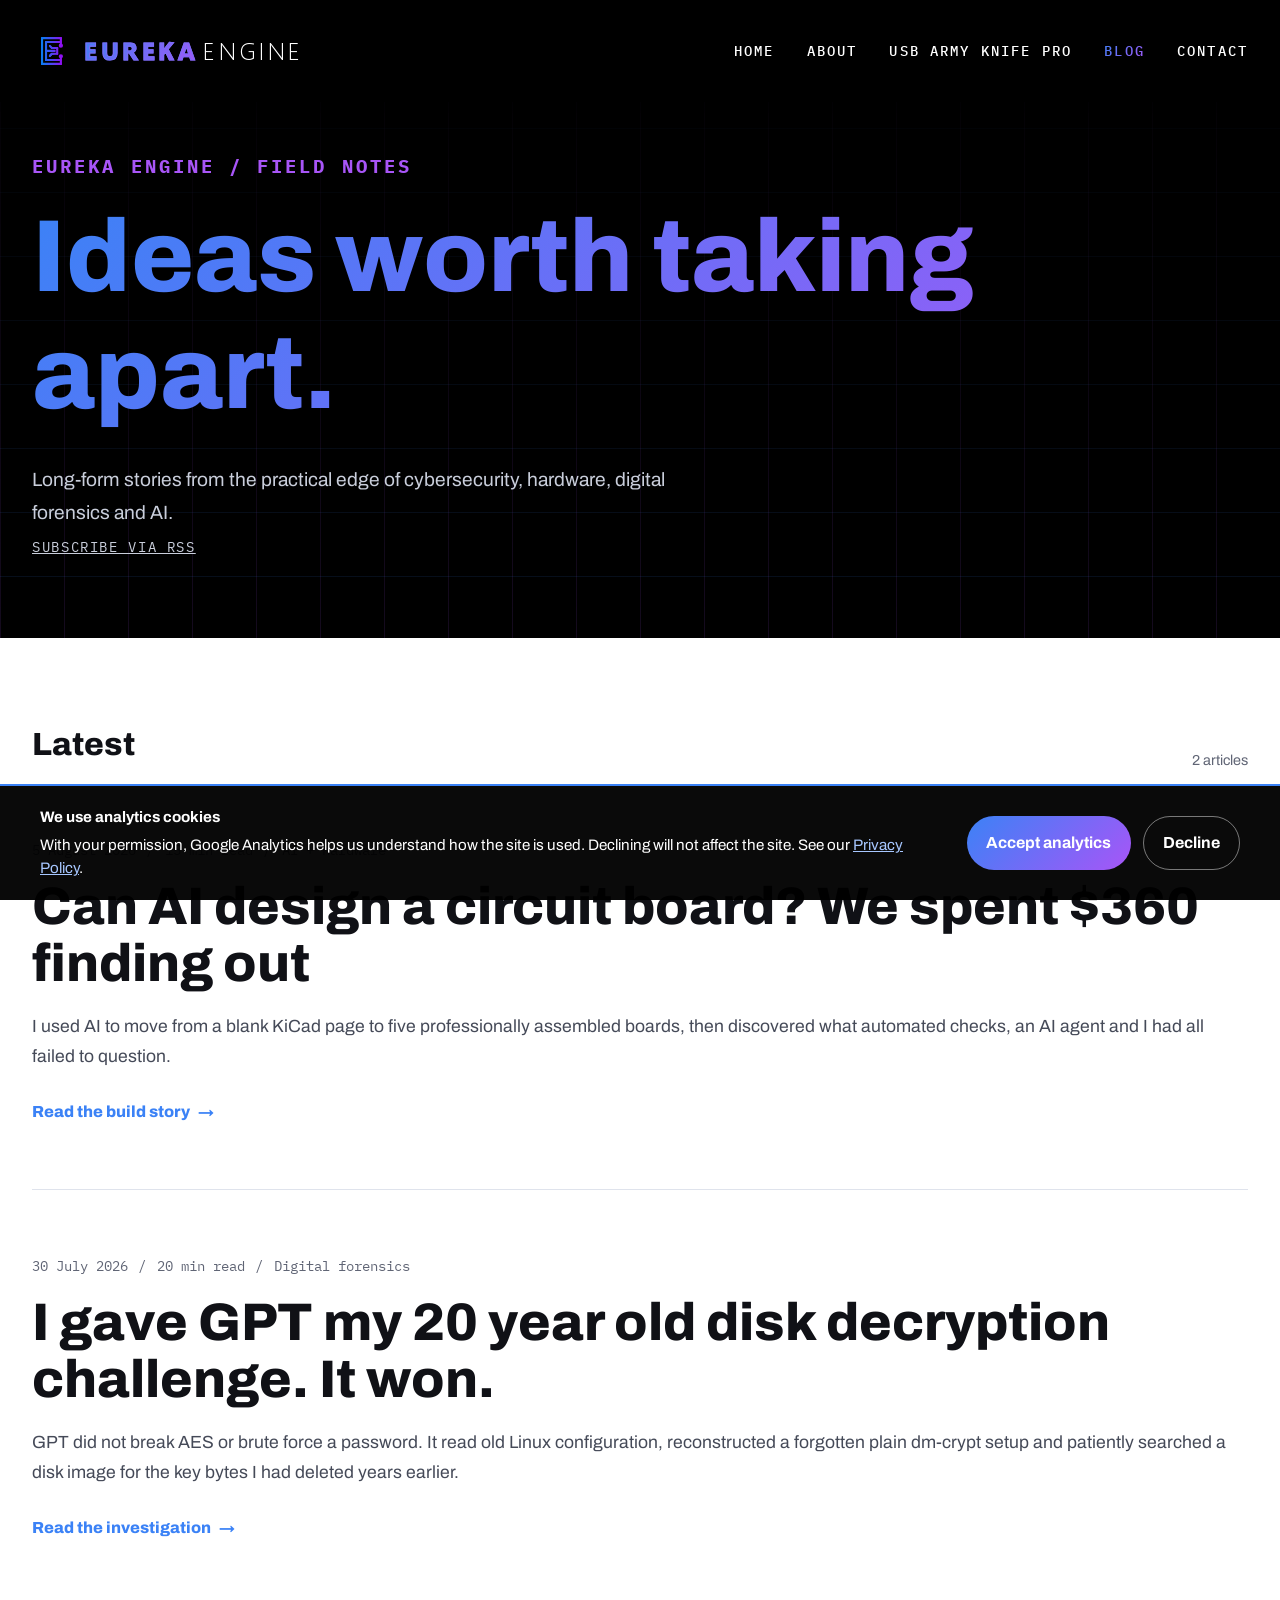
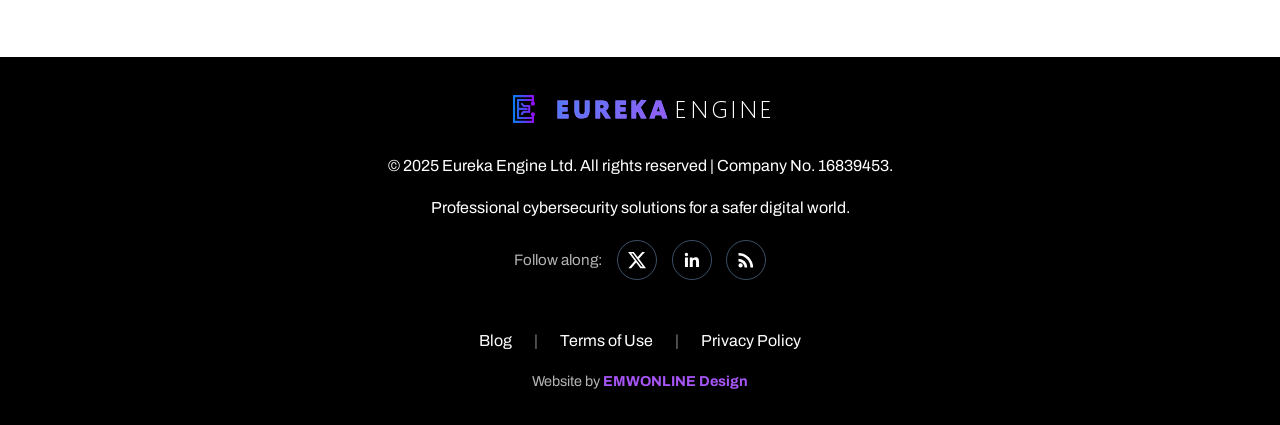
==== blog/index.html @ 3c554480 "blog subdirectory redirects" ====
<!DOCTYPE html>
<html lang="en-GB">
<head>
    <meta charset="UTF-8">
    <meta name="viewport" content="width=device-width, initial-scale=1.0">
    <link rel="alternate" type="application/rss+xml" title="Eureka Engine Field Notes" href="https://www.eurekaengine.co.uk/feed.xml">
    <link rel="preconnect" href="https://fonts.googleapis.com">
    <link rel="preconnect" href="https://fonts.gstatic.com" crossorigin>
    <link rel="stylesheet" href="https://fonts.googleapis.com/css2?family=Archivo:wght@300;400;500;600;700;800;900&family=IBM+Plex+Mono:wght@400;500&display=swap">
    <title>Blog | Eureka Engine</title>
    <meta name="description" content="Field notes from Eureka Engine on cybersecurity, hardware, digital forensics and the practical edge of AI.">
    <meta name="author" content="Eureka Engine Ltd">
    <link rel="canonical" href="https://www.eurekaengine.co.uk/blog/">
    <link rel="icon" type="image/png" href="/favicon.png">
    <link rel="stylesheet" href="/blog.css">
    <link rel="stylesheet" href="/cookie-consent.css">
    <script src="/analytics-consent.js" defer></script>
    <meta property="og:type" content="website">
    <meta property="og:url" content="https://www.eurekaengine.co.uk/blog/">
    <meta property="og:title" content="Blog | Eureka Engine">
    <meta property="og:description" content="Field notes on cybersecurity, hardware, digital forensics and AI.">
    <meta property="og:image" content="https://www.eurekaengine.co.uk/og-image.jpg">
    <meta property="og:image:secure_url" content="https://www.eurekaengine.co.uk/og-image.jpg">
    <meta property="og:image:type" content="image/jpeg">
    <meta property="og:image:width" content="1200">
    <meta property="og:image:height" content="630">
    <meta property="og:image:alt" content="Eureka Engine">
    <meta property="og:site_name" content="Eureka Engine">
    <meta property="og:locale" content="en_GB">
    <meta name="twitter:card" content="summary_large_image">
    <meta name="twitter:site" content="@eureka_engine">
    <meta name="twitter:creator" content="@eureka_engine">
    <meta name="twitter:url" content="https://www.eurekaengine.co.uk/blog/">
    <meta name="twitter:title" content="Blog | Eureka Engine">
    <meta name="twitter:description" content="Field notes on cybersecurity, hardware, digital forensics and AI.">
    <meta name="twitter:image" content="https://www.eurekaengine.co.uk/og-image.jpg">
    <meta name="twitter:image:alt" content="Eureka Engine">
</head>
<body>
    <header class="site-header">
        <nav class="site-nav" aria-label="Main navigation">
            <a href="/" class="logo-text" aria-label="Eureka Engine home">
                <img src="/logo-icon.svg" alt="" class="logo-icon" width="40" height="40">
                <span class="logo-eureka">EUREKA</span><span class="logo-engine">ENGINE</span>
            </a>
            <button class="mobile-menu-toggle" type="button" aria-label="Toggle navigation" aria-expanded="false" aria-controls="primary-navigation"><span></span><span></span><span></span></button>
            <ul class="nav-links" id="primary-navigation">
                <li><a href="/#home">Home</a></li>
                <li><a href="/#about">About</a></li>
                <li><a href="/#product">USB Army Knife PRO</a></li>
                <li><a href="/blog/" aria-current="page">Blog</a></li>
                <li><a href="/#contact">Contact</a></li>
                <li class="nav-social">
                    <a href="https://x.com/eureka_engine" target="_blank" rel="noopener noreferrer" aria-label="Follow Eureka Engine on X"><svg width="20" height="20" viewBox="0 0 24 24" fill="currentColor" aria-hidden="true"><path d="M18.244 2.25h3.308l-7.227 8.26 8.502 11.24H16.17l-5.214-6.817L4.99 21.75H1.68l7.73-8.835L1.254 2.25H8.08l4.713 6.231zm-1.161 17.52h1.833L7.084 4.126H5.117z"/></svg></a>
                    <a href="https://www.linkedin.com/company/eurekaengine" target="_blank" rel="noopener noreferrer" aria-label="Follow Eureka Engine on LinkedIn"><svg width="20" height="20" viewBox="0 0 24 24" fill="currentColor" aria-hidden="true"><path d="M20.447 20.452h-3.554v-5.569c0-1.328-.027-3.037-1.852-3.037-1.853 0-2.136 1.445-2.136 2.939v5.667H9.351V9h3.414v1.561h.046c.477-.9 1.637-1.85 3.37-1.85 3.601 0 4.267 2.37 4.267 5.455v6.286zM5.337 7.433a2.062 2.062 0 1 1 0-4.125 2.062 2.062 0 0 1 0 4.125zM7.119 20.452H3.555V9h3.564v11.452z"/></svg></a>
                </li>
            </ul>
        </nav>
    </header>

    <main>
        <section class="blog-hero">
            <div class="blog-hero-inner">
                <p class="eyebrow">Eureka Engine / Field notes</p>
                <h1>Ideas worth taking apart.</h1>
                <p>Long-form stories from the practical edge of cybersecurity, hardware, digital forensics and AI.</p>
                <p><a class="rss-link" href="/feed.xml">Subscribe via RSS</a></p>
            </div>
        </section>
        <section class="blog-index" aria-labelledby="latest-posts">
            <div class="section-heading"><h2 id="latest-posts">Latest</h2><span>2 articles</span></div>
            <article class="post-card">
                <div class="post-card-copy">
                    <div class="post-meta"><time datetime="2026-08-05">5 August 2026</time><span aria-hidden="true">/</span><span>15 min read</span><span aria-hidden="true">/</span><span>AI + hardware</span></div>
                    <h2><a href="/blog/can-ai-design-circuit-board">Can AI design a circuit board? We spent $360 finding out</a></h2>
                    <p>I used AI to move from a blank KiCad page to five professionally assembled boards, then discovered what automated checks, an AI agent and I had all failed to question.</p>
                    <a class="read-link" href="/blog/can-ai-design-circuit-board">Read the build story</a>
                </div>
            </article>
            <article class="post-card">
                <div class="post-card-copy">
                    <div class="post-meta"><time datetime="2026-07-30">30 July 2026</time><span aria-hidden="true">/</span><span>20 min read</span><span aria-hidden="true">/</span><span>Digital forensics</span></div>
                    <h2><a href="/blog/gpt-encrypted-disk-recovery">I gave GPT my 20 year old disk decryption challenge. It won.</a></h2>
                    <p>GPT did not break AES or brute force a password. It read old Linux configuration, reconstructed a forgotten plain dm-crypt setup and patiently searched a disk image for the key bytes I had deleted years earlier.</p>
                    <a class="read-link" href="/blog/gpt-encrypted-disk-recovery">Read the investigation</a>
                </div>
            </article>
        </section>
    </main>

    <footer class="site-footer">
        <a href="/" class="logo-text footer-logo" aria-label="Eureka Engine home">
            <img src="/logo-icon.svg" alt="" class="logo-icon" width="40" height="40">
            <span class="logo-eureka">EUREKA</span><span class="logo-engine">ENGINE</span>
        </a>
        <p>&copy; 2025 Eureka Engine Ltd. All rights reserved | Company No. 16839453.</p>
        <p>Professional cybersecurity solutions for a safer digital world.</p>
        <div class="footer-follow">
            <span class="footer-follow-label">Follow along:</span>
            <a href="https://x.com/eureka_engine" target="_blank" rel="noopener noreferrer" aria-label="Follow Eureka Engine on X" title="Follow us on X"><svg width="20" height="20" viewBox="0 0 24 24" fill="currentColor" aria-hidden="true"><path d="M18.244 2.25h3.308l-7.227 8.26 8.502 11.24H16.17l-5.214-6.817L4.99 21.75H1.68l7.73-8.835L1.254 2.25H8.08l4.713 6.231zm-1.161 17.52h1.833L7.084 4.126H5.117z"/></svg></a>
            <a href="https://www.linkedin.com/company/eurekaengine" target="_blank" rel="noopener noreferrer" aria-label="Follow Eureka Engine on LinkedIn" title="Follow us on LinkedIn"><svg width="20" height="20" viewBox="0 0 24 24" fill="currentColor" aria-hidden="true"><path d="M20.447 20.452h-3.554v-5.569c0-1.328-.027-3.037-1.852-3.037-1.853 0-2.136 1.445-2.136 2.939v5.667H9.351V9h3.414v1.561h.046c.477-.9 1.637-1.85 3.37-1.85 3.601 0 4.267 2.37 4.267 5.455v6.286zM5.337 7.433a2.062 2.062 0 1 1 0-4.125 2.062 2.062 0 0 1 0 4.125zM7.119 20.452H3.555V9h3.564v11.452z"/></svg></a>
            <a href="/feed.xml" aria-label="Subscribe to the Eureka Engine blog via RSS" title="RSS feed"><svg width="20" height="20" viewBox="0 0 24 24" fill="currentColor" aria-hidden="true"><circle cx="5.5" cy="18.5" r="2.5"/><path d="M3 10.5v3.2a7.3 7.3 0 0 1 7.3 7.3h3.2A10.5 10.5 0 0 0 3 10.5zM3 3.5v3.2A14.3 14.3 0 0 1 17.3 21h3.2A17.5 17.5 0 0 0 3 3.5z"/></svg></a>
        </div>
        <div class="footer-links">
            <a href="/blog/">Blog</a>
            <span>&nbsp;&nbsp;|&nbsp;&nbsp;</span>
            <a href="/terms-of-use.html">Terms of Use</a>
            <span>&nbsp;&nbsp;|&nbsp;&nbsp;</span>
            <a href="/privacy-policy.html">Privacy Policy</a>
        </div>
        <p class="footer-credit">Website by <a href="https://www.emwonline.co.uk/" target="_blank" rel="noopener noreferrer"><strong>EMWONLINE Design</strong></a></p>
    </footer>

    <button class="back-to-top" type="button" aria-label="Back to top">&uarr;</button>
    <script>
        const menuButton = document.querySelector('.mobile-menu-toggle');
        const navigation = document.querySelector('.nav-links');
        const backToTop = document.querySelector('.back-to-top');
        menuButton.addEventListener('click', () => {
            const isOpen = navigation.classList.toggle('active');
            menuButton.setAttribute('aria-expanded', isOpen);
        });
        navigation.querySelectorAll('a').forEach((link) => link.addEventListener('click', () => {
            navigation.classList.remove('active');
            menuButton.setAttribute('aria-expanded', 'false');
        }));
        window.addEventListener('scroll', () => backToTop.classList.toggle('show', window.scrollY > 300));
        backToTop.addEventListener('click', () => window.scrollTo({ top: 0, behavior: 'smooth' }));
    </script>
</body>
</html>
---- blog.css ----
@font-face { font-family: 'Selawik'; font-weight: 300; font-style: normal; font-display: swap; src: url('fonts/selawik-light.woff2') format('woff2'); }
@font-face { font-family: 'Selawik'; font-weight: 700; font-style: normal; font-display: swap; src: url('fonts/selawik-bold.woff2') format('woff2'); }

:root {
    --ink: #101116;
    --muted: #606575;
    --paper: #ffffff;
    --soft: #f4f6fa;
    --line: #dfe3ec;
    --blue: #3b82f6;
    --violet: #a855f7;
}

* { box-sizing: border-box; margin: 0; padding: 0; }
html { scroll-behavior: smooth; }
body { background: var(--paper); color: var(--ink); font-family: "Archivo", "Segoe UI", Tahoma, Geneva, Verdana, sans-serif; line-height: 1.7; overflow-x: hidden; }
a { color: var(--blue); }

.site-header { background: #000; box-shadow: 0 2px 10px rgba(0, 0, 0, 0.1); color: #fff; left: 0; line-height: 1.6; padding: 1rem 0; position: fixed; right: 0; top: 0; width: 100%; z-index: 1000; }
.site-nav { align-items: center; display: flex; justify-content: space-between; margin: 0 auto; max-width: 1464px; min-height: 70px; padding: 0 2rem; }
.logo-text { font-family: "Selawik", "Segoe UI", Tahoma, Geneva, Verdana, sans-serif; align-items: center; display: flex; font-size: 1.5rem; letter-spacing: 0.15em; text-decoration: none; white-space: nowrap; }
.logo-icon { flex-shrink: 0; height: 40px; margin-right: 0.75rem; width: 40px; }
.logo-eureka { color: #7c6cf6; -webkit-text-stroke: 0.045em #7c6cf6; background: linear-gradient(135deg, var(--blue), var(--violet)); background-clip: text; font-weight: 900; margin-right: 0.3rem; -webkit-background-clip: text; -webkit-text-fill-color: transparent; }
.logo-engine { color: #fff; font-weight: 300; }
.nav-links { align-items: center; display: flex; gap: 2rem; height: 100%; list-style: none; }
.nav-links li { align-items: center; display: flex; }
.nav-links a { align-items: center; color: #fff; display: flex; font-weight: 500; font-size: 0.9rem; letter-spacing: 0.15em; text-transform: uppercase; text-decoration: none; transition: color 0.3s; }
.nav-links a:hover, .nav-links a[aria-current="page"] { background: linear-gradient(135deg, var(--blue), var(--violet)); background-clip: text; -webkit-background-clip: text; -webkit-text-fill-color: transparent; }
.mobile-menu-toggle { background: transparent; border: 0; cursor: pointer; display: none; flex-direction: column; padding: 5px; }
.mobile-menu-toggle span { background: #fff; border-radius: 3px; display: block; height: 3px; margin: 3px 0; transition: 0.3s; width: 25px; }
.mobile-menu-toggle[aria-expanded="true"] span:nth-child(1) { transform: rotate(-45deg) translate(-5px, 6px); }
.mobile-menu-toggle[aria-expanded="true"] span:nth-child(2) { opacity: 0; }
.mobile-menu-toggle[aria-expanded="true"] span:nth-child(3) { transform: rotate(45deg) translate(-5px, -6px); }

.blog-hero { align-items: flex-end; background: #000; color: #fff; display: flex; min-height: 560px; overflow: hidden; padding: 150px 2rem 76px; position: relative; }
.blog-hero::before { background-image: linear-gradient(rgba(59, 130, 246, 0.12) 1px, transparent 1px), linear-gradient(90deg, rgba(168, 85, 247, 0.12) 1px, transparent 1px); background-size: 64px 64px; content: ""; inset: 0; mask-image: linear-gradient(to bottom, transparent, #000); position: absolute; }
.blog-hero-inner { margin: 0 auto; max-width: 1400px; position: relative; width: 100%; z-index: 1; }
.eyebrow { color: #a7c7ff; font-size: 0.78rem; font-weight: 800; letter-spacing: 0.16em; margin-bottom: 1rem; text-transform: uppercase; }
.blog-hero .eyebrow { color: var(--violet); }
.blog-hero h1 { background: linear-gradient(135deg, var(--blue), var(--violet)); background-clip: text; -webkit-background-clip: text; -webkit-text-fill-color: transparent; font-size: clamp(3rem, 8vw, 6.5rem); line-height: 1.15; margin-bottom: 1.25rem; padding-bottom: 0.1em; }
.blog-hero p { color: #c9cedb; font-size: 1.2rem; max-width: 680px; }
.blog-index { margin: 0 auto; max-width: 1464px; padding: 80px 2rem 100px; }
.section-heading { align-items: end; border-bottom: 1px solid var(--line); display: flex; justify-content: space-between; margin-bottom: 2rem; padding-bottom: 1rem; }
.section-heading h2 { font-size: 2rem; }
.section-heading span { color: var(--muted); font-size: 0.9rem; }
.post-card { width: 100%; }
.post-card + .post-card { border-top: 1px solid var(--line); margin-top: 3rem; padding-top: 3rem; }
.post-card-copy { padding: 1rem 0; }
.post-meta { color: var(--muted); display: flex; flex-wrap: wrap; font-size: 0.9rem; gap: 0.65rem; margin-bottom: 1rem; }
.post-card h2 { font-size: clamp(2rem, 5vw, 3.3rem); line-height: 1.08; margin-bottom: 1.25rem; }
.post-card h2 a { color: var(--ink); text-decoration: none; }
.post-card h2 a:hover { color: var(--blue); }
.post-card p { color: #454a58; font-size: 1.1rem; margin-bottom: 1.6rem; }
.read-link { align-items: center; display: inline-flex; font-weight: 800; gap: 0.5rem; text-decoration: none; }
.read-link::after { content: "\2192"; transition: transform 0.2s ease; }
.read-link:hover::after { transform: translateX(4px); }

.article-hero { background: #000; color: #fff; padding: 150px 2rem 76px; position: relative; }
.article-hero-inner { margin: 0 auto; max-width: 1120px; }
.article-hero h1, .article-body h2, .article-body h3, .article-footer-cta h2 { background: linear-gradient(135deg, var(--blue), var(--violet)); background-clip: text; -webkit-background-clip: text; -webkit-text-fill-color: transparent; padding-bottom: 0.12em; }
.article-hero h1 { font-size: clamp(2.7rem, 7vw, 5.7rem); line-height: 1.12; margin-bottom: 1.25rem; }
.article-hero .standfirst { color: #c9cedb; font-size: 1.2rem; max-width: 760px; }
.article-meta { color: #9da4b5; display: flex; flex-wrap: wrap; font-size: 0.92rem; gap: 0.75rem; margin-top: 2rem; }
.article-layout { display: grid; gap: 4rem; grid-template-columns: minmax(0, 760px) 180px; justify-content: center; padding: 72px 2rem 100px; }
.article-body > * + * { margin-top: 1.35rem; }
.article-body h2 { font-size: 2.15rem; line-height: 1.25; margin-top: 4rem; }
.article-body h3 { font-size: 1.45rem; line-height: 1.3; margin-top: 2.8rem; }
.article-body p, .article-body li { color: #303541; font-size: 1.08rem; }
.article-body ul, .article-body ol { padding-left: 1.5rem; }
.article-body li + li { margin-top: 0.55rem; }
.article-body blockquote { border-left: 4px solid var(--blue); color: #272b35; font-size: 1.15rem; font-weight: 600; padding: 0.4rem 0 0.4rem 1.5rem; }
.article-body pre { background: #0d0f14; border-left: 4px solid var(--violet); color: #dbe8ff; overflow-x: auto; padding: 1.25rem; }
.article-body code { font-family: "IBM Plex Mono", Consolas, "Courier New", monospace; }
.article-body :not(pre) > code { background: #eef1f6; border-radius: 4px; overflow-wrap: anywhere; padding: 0.1em 0.3em; }
.article-figure { margin: 2.8rem 0; }
.article-figure picture { display: block; }
.article-figure img { background: #090a0e; border: 1px solid #242733; display: block; height: auto; width: 100%; }
.article-figure figcaption { color: var(--muted); font-size: 0.9rem; margin-top: 0.7rem; }
.article-figure-light img { background: #eef0f4; border-color: var(--line); }
.glossary-content { border-top: 1px solid var(--line); padding: 1rem 1.2rem; }
.article-body .glossary-content ul { margin: 0; }
.article-body .glossary-content li { font-size: 1rem; }
.cost-overview { border-bottom: 1px solid var(--line); border-top: 1px solid var(--line); display: grid; grid-template-columns: repeat(4, minmax(0, 1fr)); margin: 2rem 0 1rem; padding: 1.25rem 0; }
.cost-overview div { border-left: 2px solid var(--blue); padding: 0 1rem; }
.cost-overview span { color: var(--muted); display: block; font-size: 0.82rem; margin-bottom: 0.2rem; }
.cost-overview strong { color: var(--ink); display: block; font-size: 1.35rem; }
.article-details { border: 1px solid var(--line); margin: 1rem 0 2rem; }
.article-details summary { align-items: center; cursor: pointer; display: grid; gap: 0.15rem 1rem; grid-template-columns: 1fr auto; list-style: none; padding: 1rem 3.5rem 1rem 1.2rem; position: relative; }
.article-details summary::-webkit-details-marker { display: none; }
.article-details summary::after { color: var(--blue); content: "+"; font-size: 1.7rem; line-height: 1; position: absolute; right: 1.2rem; top: 50%; transform: translateY(-50%); }
.article-details[open] summary::after { content: "\2212"; }
.article-details summary:hover, .article-details summary:focus-visible { background: var(--soft); }
.article-details summary span { color: var(--ink); font-weight: 800; }
.article-details summary small { color: var(--muted); font-size: 0.82rem; grid-column: 1; }
.cost-details .article-table-wrapper { border-top: 1px solid var(--line); margin: 0; }
.article-table-wrapper { margin: 2rem 0; overflow-x: auto; }
.article-body table { border-collapse: collapse; font-size: 0.96rem; width: 100%; }
.article-body th, .article-body td { border-bottom: 1px solid var(--line); padding: 0.7rem 0.8rem; text-align: left; vertical-align: top; }
.article-body th { background: var(--soft); color: var(--ink); font-weight: 800; }
.article-body th:last-child, .article-body td:last-child { text-align: right; white-space: nowrap; }
.article-body tfoot td { border-top: 2px solid var(--ink); font-weight: 800; }
.technical-note { background: var(--soft); border: 1px solid var(--line); padding: 1.5rem; }
.technical-note strong:first-child { color: var(--blue); }
.article-aside { align-self: start; position: sticky; top: 120px; }
.article-aside p { color: var(--muted); font-size: 0.82rem; margin-bottom: 0.7rem; text-transform: uppercase; }
.article-aside a { color: var(--ink); display: block; font-size: 0.9rem; padding: 0.45rem 0; text-decoration: none; }
.article-aside a:hover { color: var(--blue); }
.article-footer-cta { background: #0a0b0f; color: #fff; padding: 64px 2rem; text-align: center; }
.article-footer-cta h2 { font-size: 2rem; margin-bottom: 0.7rem; }
.article-footer-cta p { color: #aeb4c3; margin-bottom: 1.4rem; }

.site-footer { background: #000; color: #fff; line-height: 1.6; padding: 2rem; text-align: center; }
.site-footer p { color: #fff; margin-bottom: 1rem; }
.site-footer a:hover { text-decoration: underline; }
.footer-links { align-items: center; display: flex; gap: 1rem; justify-content: center; margin-top: 3rem; }
.footer-links a { color: #fff; text-decoration: none; transition: all 0.3s; }
.footer-links a:hover { background: linear-gradient(135deg, var(--blue), var(--violet)); background-clip: text; -webkit-background-clip: text; -webkit-text-fill-color: transparent; text-decoration: none; }
.footer-links span { color: rgba(255, 255, 255, 0.5); }
.footer-follow { align-items: center; display: flex; gap: 0.9rem; justify-content: center; margin-top: 1.25rem; }
.footer-follow-label { color: rgba(255, 255, 255, 0.7); font-size: 0.95rem; }
.site-footer .footer-follow a { align-items: center; border: 1px solid rgba(147, 197, 253, 0.4); border-radius: 50%; color: #fff; display: inline-flex; height: 40px; justify-content: center; transition: all 0.3s; width: 40px; }
.site-footer .footer-follow a:hover { background: linear-gradient(135deg, var(--blue), var(--violet)); border-color: transparent; text-decoration: none; transform: translateY(-2px); }
.site-footer .footer-credit { color: rgba(255, 255, 255, 0.7); font-size: 0.9rem; margin-bottom: 0; margin-top: 1rem; }
.footer-credit a { color: #a855f7; text-decoration: none; transition: color 0.3s; }
.footer-credit a:hover { color: #3b82f6; text-decoration: underline; }
.back-to-top { align-items: center; background: linear-gradient(135deg, #3b82f6 0%, #a855f7 100%); border: 0; border-radius: 50%; bottom: 30px; box-shadow: 0 5px 20px rgba(168, 85, 247, 0.4); color: #fff; cursor: pointer; display: flex; height: 50px; justify-content: center; opacity: 0; position: fixed; right: 30px; transition: all 0.3s; visibility: hidden; width: 50px; z-index: 999; }
.back-to-top.show { opacity: 1; visibility: visible; }
.back-to-top:hover { background: linear-gradient(135deg, #2563eb 0%, #9333ea 100%); box-shadow: 0 8px 30px rgba(168, 85, 247, 0.5); transform: translateY(-5px); }

@media (max-width: 900px) {
    .article-layout { display: block; }
    .article-aside { display: none; }
}

@media (max-width: 768px) {
    .site-nav { padding: 0 1rem; }
    .mobile-menu-toggle { display: flex; }
    .nav-links { background-color: #000; box-shadow: 0 10px 27px rgba(0, 0, 0, 0.05); flex-direction: column; gap: 0; height: calc(100vh - 70px); left: -100%; overflow-y: auto; padding: 2rem 0; position: fixed; text-align: center; top: 70px; transition: 0.3s; width: 100%; }
    .nav-links.active { left: 0; }
    .nav-links li { margin: 1.5rem 0; }
    .nav-links a { font-size: 1.2rem; }
    .blog-hero { min-height: 480px; padding: 120px 1.25rem 58px; }
    .blog-index, .article-layout { padding-left: 1.25rem; padding-right: 1.25rem; }
    .section-heading { align-items: start; flex-direction: column; gap: 0.3rem; }
    .article-hero { padding: 120px 1.25rem 58px; }
    .article-body h2 { font-size: 1.75rem; }
    .cost-overview { gap: 1.2rem 0; grid-template-columns: repeat(2, minmax(0, 1fr)); }
}

@media (prefers-reduced-motion: reduce) {
    html { scroll-behavior: auto; }
    *, *::before, *::after { transition-duration: 0.01ms !important; }
}
.share-bar { align-items: center; display: flex; flex-wrap: wrap; gap: 0.6rem; }
.share-hero { margin-top: 1.75rem; }
.share-end { border-top: 1px solid var(--line); margin-top: 3rem; padding-top: 1.5rem; }
.share-label { color: var(--muted); font-family: "IBM Plex Mono", Consolas, "Courier New", monospace; font-size: 0.8rem; letter-spacing: 0.15em; margin-right: 0.4rem; text-transform: uppercase; }
.share-hero .share-label { color: #9da4b5; }
.share-btn { align-items: center; background: transparent; border: 1px solid var(--line); border-radius: 4px; color: var(--ink); cursor: pointer; display: inline-flex; font: inherit; font-size: 0.85rem; gap: 0.45rem; line-height: 1; padding: 0.55rem 0.8rem; text-decoration: none; transition: 0.2s ease; }
.share-hero .share-btn { border-color: rgba(147, 197, 253, 0.35); color: #e6ecff; }
.share-btn:hover, .share-btn:focus-visible { background: linear-gradient(135deg, var(--blue), var(--violet)); border-color: transparent; box-shadow: 0 0 18px rgba(168, 85, 247, 0.45); color: #fff; }
.share-btn.copied { background: #16a34a; border-color: transparent; color: #fff; }
@media (max-width: 768px) { .share-btn span { display: none; } .share-btn { padding: 0.65rem; } .share-btn.copied span { display: inline; } }

button, input, textarea, select { font-family: inherit; }
.nav-links a, .eyebrow, .article-aside p, .post-meta, .article-meta { font-family: "IBM Plex Mono", Consolas, "Courier New", monospace; }
h1, h2, h3, h4 { font-weight: 800; }
@media (min-width: 769px) { .nav-links .nav-social { display: none !important; } }
@media (max-width: 768px) {
    .nav-links .nav-social { display: flex; gap: 1rem; justify-content: center; }
    .nav-social a { align-items: center; border: 1px solid rgba(147, 197, 253, 0.4); border-radius: 50%; height: 44px; justify-content: center; width: 44px; }
}
.footer-logo { display: flex; justify-content: center; margin: 0 auto 1.5rem; width: fit-content; }
.blog-hero .rss-link { color: #c9cedb; font-family: "IBM Plex Mono", Consolas, monospace; font-size: 0.85rem; letter-spacing: 0.12em; text-decoration: underline; text-transform: uppercase; }
.blog-hero .rss-link:hover { color: #fff; }
---- cookie-consent.css ----
.cookie-notification {
    background: rgba(0, 0, 0, 0.96);
    border-top: 2px solid #3b82f6;
    bottom: 0;
    color: #fff;
    left: 0;
    padding: 1.25rem;
    position: fixed;
    right: 0;
    transform: translateY(100%);
    transition: transform 0.25s ease;
    z-index: 9999;
}

.cookie-notification.show {
    transform: translateY(0);
}

.cookie-content {
    align-items: center;
    display: flex;
    gap: 2rem;
    justify-content: space-between;
    margin: 0 auto;
    max-width: 1200px;
}

.cookie-text {
    flex: 1;
}

.cookie-text p {
    color: #fff;
    font-size: 0.95rem;
    line-height: 1.5;
    margin: 0;
}

.cookie-text p + p {
    margin-top: 0.35rem;
}

.cookie-text a {
    color: #a7c7ff;
    text-decoration: underline;
}

.cookie-buttons {
    display: flex;
    gap: 0.75rem;
}

.cookie-accept,
.cookie-decline {
    border-radius: 999px;
    cursor: pointer;
    font: inherit;
    font-weight: 700;
    padding: 0.75rem 1.2rem;
    white-space: nowrap;
}

.cookie-accept {
    background: linear-gradient(135deg, #3b82f6, #a855f7);
    border: 0;
    color: #fff;
}

.cookie-decline {
    background: transparent;
    border: 1px solid rgba(255, 255, 255, 0.45);
    color: #fff;
}

.cookie-accept:hover,
.cookie-accept:focus-visible {
    background: linear-gradient(135deg, #2563eb, #9333ea);
}

.cookie-decline:hover,
.cookie-decline:focus-visible {
    background: rgba(255, 255, 255, 0.1);
    border-color: #fff;
}

@media (max-width: 768px) {
    .cookie-content,
    .cookie-buttons {
        flex-direction: column;
    }

    .cookie-content {
        text-align: center;
    }

    .cookie-buttons,
    .cookie-accept,
    .cookie-decline {
        width: 100%;
    }
}

@media (prefers-reduced-motion: reduce) {
    .cookie-notification {
        transition: none;
    }
}
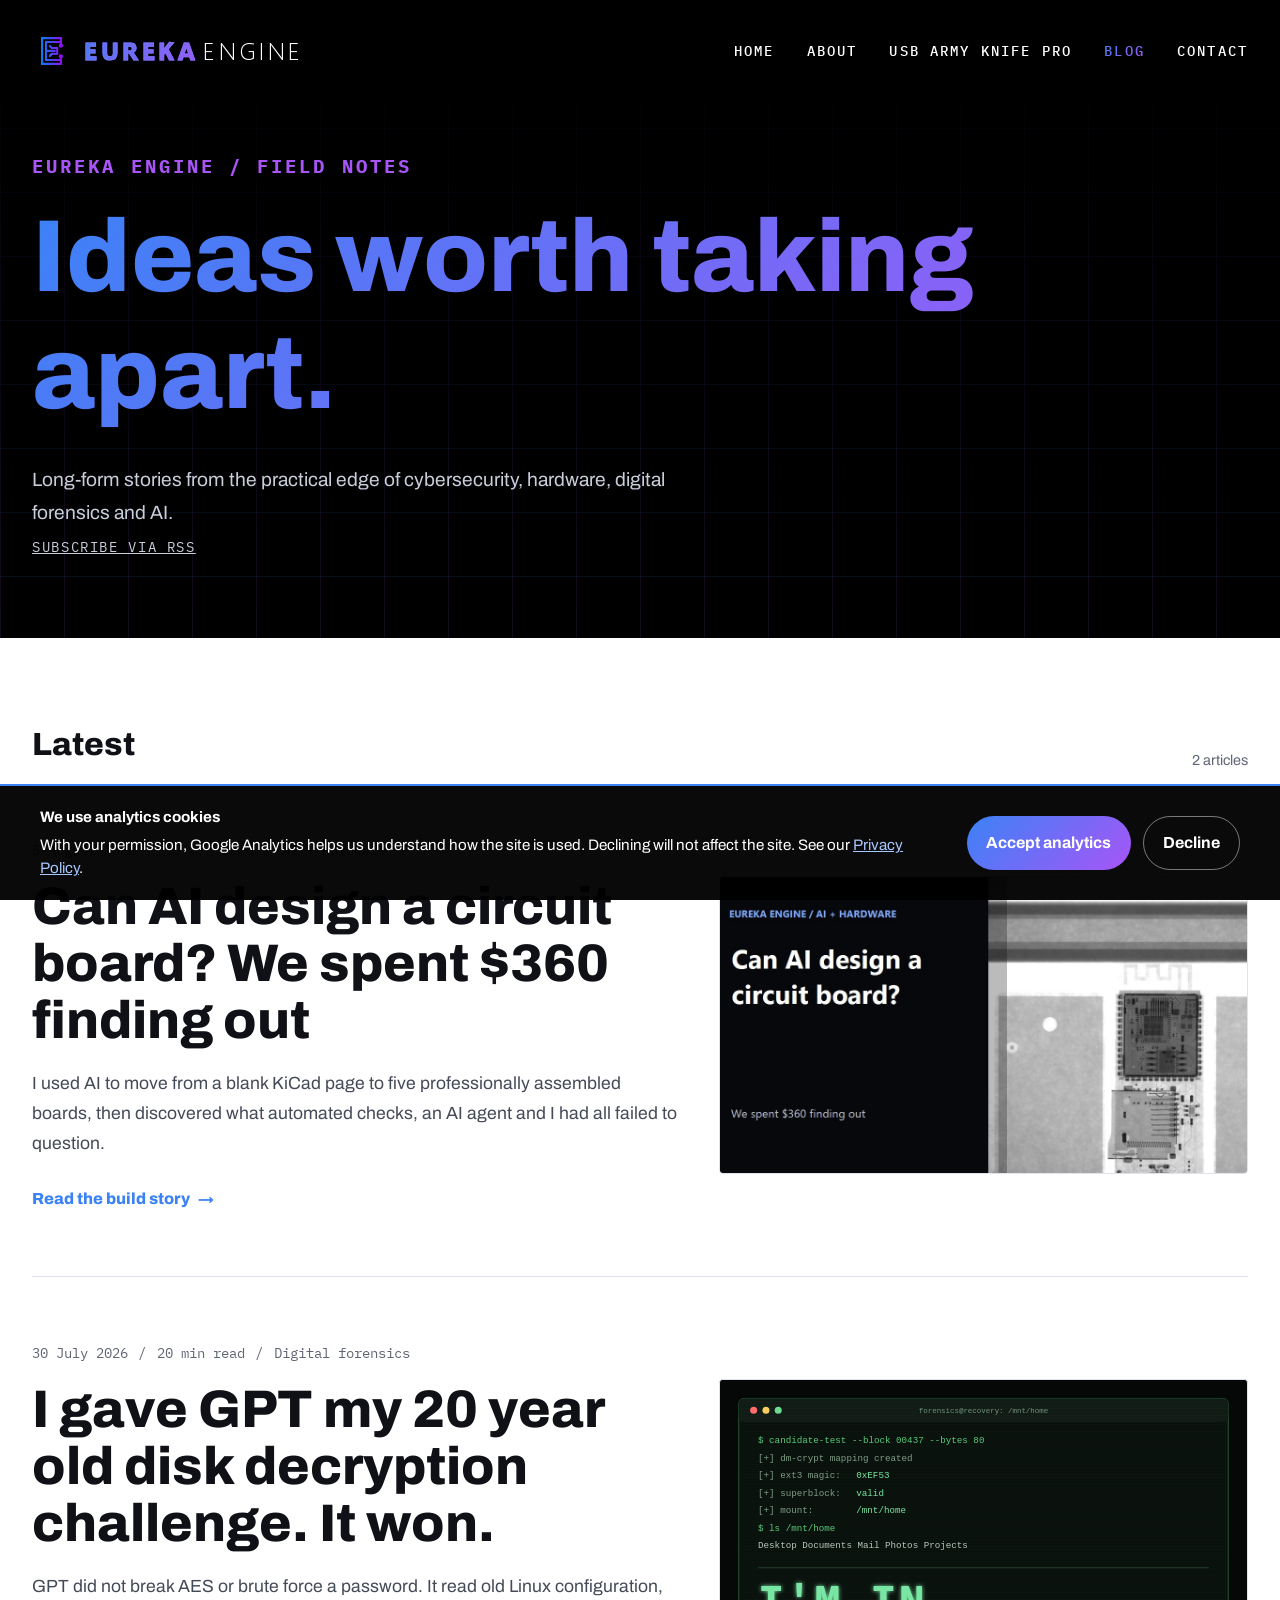
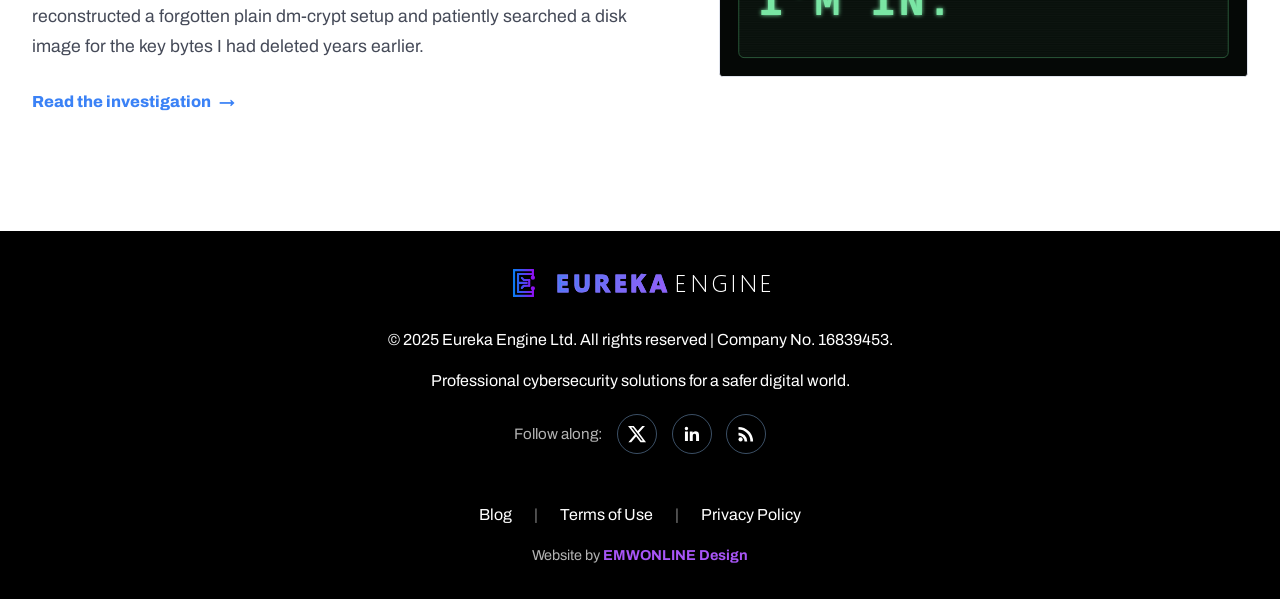
==== commit b074b344: "blog image" ====
--- a/blog/index.html
+++ b/blog/index.html
@@ -70,6 +70,7 @@
         <section class="blog-index" aria-labelledby="latest-posts">
             <div class="section-heading"><h2 id="latest-posts">Latest</h2><span>2 articles</span></div>
             <article class="post-card">
+                <a class="post-card-media" href="/blog/can-ai-design-circuit-board" tabindex="-1" aria-hidden="true"><img src="/images/ai-circuit-board-social.jpg" alt="" width="1200" height="630" loading="lazy"></a>
                 <div class="post-card-copy">
                     <div class="post-meta"><time datetime="2026-08-05">5 August 2026</time><span aria-hidden="true">/</span><span>15 min read</span><span aria-hidden="true">/</span><span>AI + hardware</span></div>
                     <h2><a href="/blog/can-ai-design-circuit-board">Can AI design a circuit board? We spent $360 finding out</a></h2>
@@ -78,6 +79,7 @@
                 </div>
             </article>
             <article class="post-card">
+                <a class="post-card-media" href="/blog/gpt-encrypted-disk-recovery" tabindex="-1" aria-hidden="true"><img src="/images/im-in-recovery.svg" alt="" width="1200" height="675" loading="lazy"></a>
                 <div class="post-card-copy">
                     <div class="post-meta"><time datetime="2026-07-30">30 July 2026</time><span aria-hidden="true">/</span><span>20 min read</span><span aria-hidden="true">/</span><span>Digital forensics</span></div>
                     <h2><a href="/blog/gpt-encrypted-disk-recovery">I gave GPT my 20 year old disk decryption challenge. It won.</a></h2>
@@ -128,4 +130,4 @@
         backToTop.addEventListener('click', () => window.scrollTo({ top: 0, behavior: 'smooth' }));
     </script>
 </body>
-</html>+</html>
--- a/blog.css
+++ b/blog.css
@@ -43,7 +43,11 @@
 .section-heading { align-items: end; border-bottom: 1px solid var(--line); display: flex; justify-content: space-between; margin-bottom: 2rem; padding-bottom: 1rem; }
 .section-heading h2 { font-size: 2rem; }
 .section-heading span { color: var(--muted); font-size: 0.9rem; }
-.post-card { width: 100%; }
+.post-card { align-items: center; display: grid; gap: 2.5rem; grid-template-columns: minmax(0, 1.1fr) minmax(0, 0.9fr); width: 100%; }
+.post-card-media { aspect-ratio: 16 / 9; background: #0a0b0f; border: 1px solid var(--line); border-radius: 4px; display: block; grid-column: 2; grid-row: 1; overflow: hidden; }
+.post-card-media img { display: block; height: 100%; object-fit: cover; transition: transform 0.5s ease; width: 100%; }
+.post-card:hover .post-card-media img { transform: scale(1.04); }
+.post-card-copy { grid-column: 1; grid-row: 1; }
 .post-card + .post-card { border-top: 1px solid var(--line); margin-top: 3rem; padding-top: 3rem; }
 .post-card-copy { padding: 1rem 0; }
 .post-meta { color: var(--muted); display: flex; flex-wrap: wrap; font-size: 0.9rem; gap: 0.65rem; margin-bottom: 1rem; }
@@ -173,3 +177,4 @@
 .footer-logo { display: flex; justify-content: center; margin: 0 auto 1.5rem; width: fit-content; }
 .blog-hero .rss-link { color: #c9cedb; font-family: "IBM Plex Mono", Consolas, monospace; font-size: 0.85rem; letter-spacing: 0.12em; text-decoration: underline; text-transform: uppercase; }
 .blog-hero .rss-link:hover { color: #fff; }
+@media (max-width: 900px) { .post-card { grid-template-columns: 1fr; gap: 1.25rem; } .post-card-media, .post-card-copy { grid-column: 1; } .post-card-media { grid-row: 1; } .post-card-copy { grid-row: 2; } }
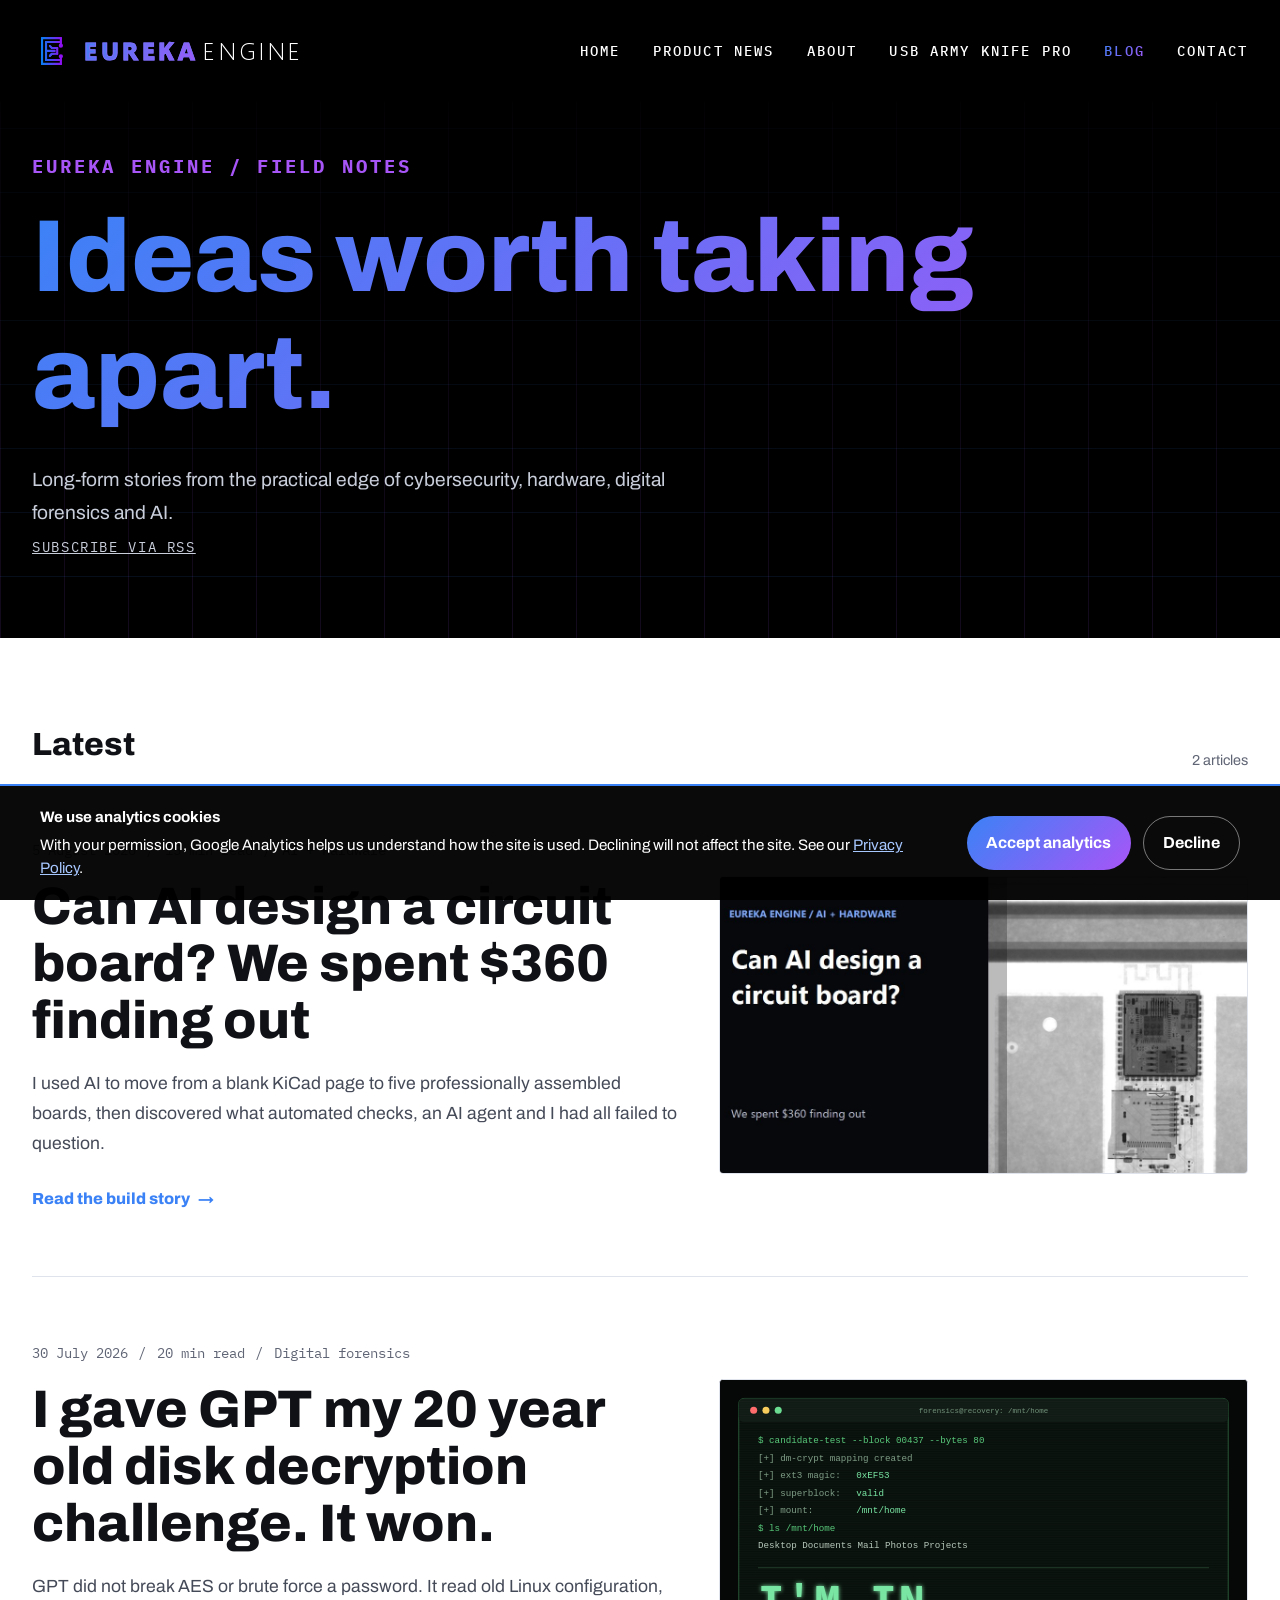
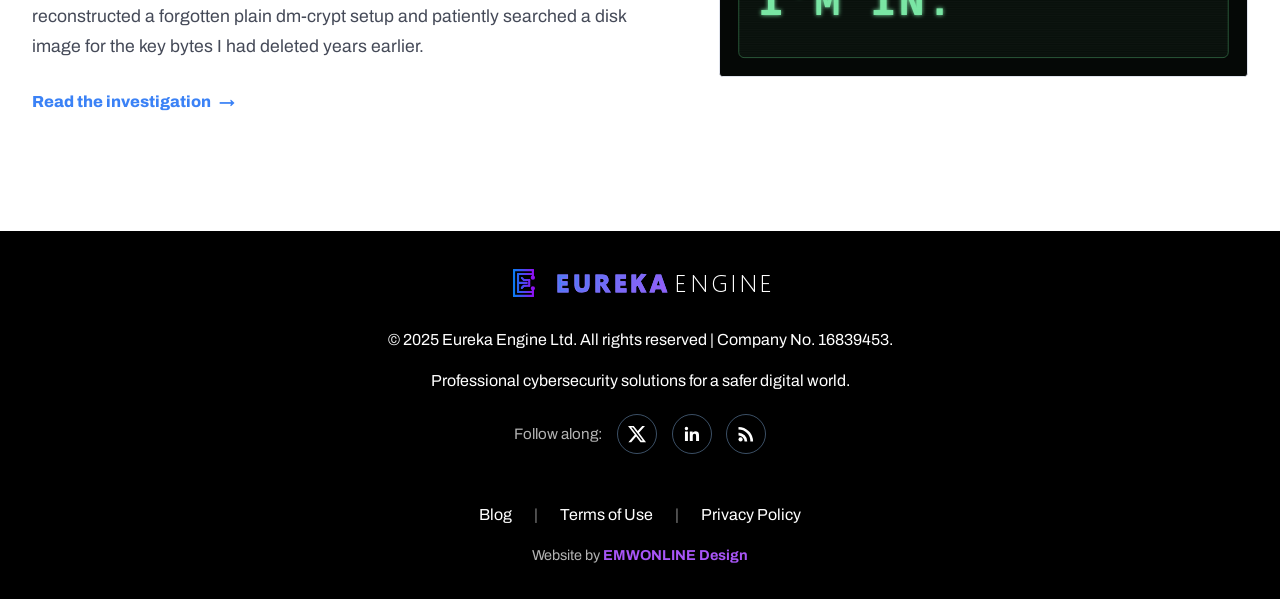
==== commit d85b5517: "updates" ====
--- a/blog/index.html
+++ b/blog/index.html
@@ -12,9 +12,9 @@
     <meta name="author" content="Eureka Engine Ltd">
     <link rel="canonical" href="https://www.eurekaengine.co.uk/blog/">
     <link rel="icon" type="image/png" href="/favicon.png">
-    <link rel="stylesheet" href="/blog.css">
-    <link rel="stylesheet" href="/cookie-consent.css">
-    <script src="/analytics-consent.js" defer></script>
+    <link rel="stylesheet" href="/assets/css/blog.css">
+    <link rel="stylesheet" href="/assets/css/cookie-consent.css">
+    <script src="/assets/js/analytics-consent.js" defer></script>
     <meta property="og:type" content="website">
     <meta property="og:url" content="https://www.eurekaengine.co.uk/blog/">
     <meta property="og:title" content="Blog | Eureka Engine">
@@ -40,14 +40,15 @@
     <header class="site-header">
         <nav class="site-nav" aria-label="Main navigation">
             <a href="/" class="logo-text" aria-label="Eureka Engine home">
-                <img src="/logo-icon.svg" alt="" class="logo-icon" width="40" height="40">
+                <img src="/assets/img/logo-icon.svg" alt="" class="logo-icon" width="40" height="40">
                 <span class="logo-eureka">EUREKA</span><span class="logo-engine">ENGINE</span>
             </a>
             <button class="mobile-menu-toggle" type="button" aria-label="Toggle navigation" aria-expanded="false" aria-controls="primary-navigation"><span></span><span></span><span></span></button>
             <ul class="nav-links" id="primary-navigation">
                 <li><a href="/#home">Home</a></li>
+                <li><a href="/#product">Product news</a></li>
                 <li><a href="/#about">About</a></li>
-                <li><a href="/#product">USB Army Knife PRO</a></li>
+                <li><a href="/usb-army-knife-pro/">USB Army Knife PRO</a></li>
                 <li><a href="/blog/" aria-current="page">Blog</a></li>
                 <li><a href="/#contact">Contact</a></li>
                 <li class="nav-social">
@@ -70,7 +71,7 @@
         <section class="blog-index" aria-labelledby="latest-posts">
             <div class="section-heading"><h2 id="latest-posts">Latest</h2><span>2 articles</span></div>
             <article class="post-card">
-                <a class="post-card-media" href="/blog/can-ai-design-circuit-board" tabindex="-1" aria-hidden="true"><img src="/images/ai-circuit-board-social.jpg" alt="" width="1200" height="630" loading="lazy"></a>
+                <a class="post-card-media" href="/blog/can-ai-design-circuit-board" tabindex="-1" aria-hidden="true"><img src="/assets/img/ai-circuit-board-social.jpg" alt="" width="1200" height="630" loading="lazy"></a>
                 <div class="post-card-copy">
                     <div class="post-meta"><time datetime="2026-08-05">5 August 2026</time><span aria-hidden="true">/</span><span>15 min read</span><span aria-hidden="true">/</span><span>AI + hardware</span></div>
                     <h2><a href="/blog/can-ai-design-circuit-board">Can AI design a circuit board? We spent $360 finding out</a></h2>
@@ -79,7 +80,7 @@
                 </div>
             </article>
             <article class="post-card">
-                <a class="post-card-media" href="/blog/gpt-encrypted-disk-recovery" tabindex="-1" aria-hidden="true"><img src="/images/im-in-recovery.svg" alt="" width="1200" height="675" loading="lazy"></a>
+                <a class="post-card-media" href="/blog/gpt-encrypted-disk-recovery" tabindex="-1" aria-hidden="true"><img src="/assets/img/im-in-recovery.svg" alt="" width="1200" height="675" loading="lazy"></a>
                 <div class="post-card-copy">
                     <div class="post-meta"><time datetime="2026-07-30">30 July 2026</time><span aria-hidden="true">/</span><span>20 min read</span><span aria-hidden="true">/</span><span>Digital forensics</span></div>
                     <h2><a href="/blog/gpt-encrypted-disk-recovery">I gave GPT my 20 year old disk decryption challenge. It won.</a></h2>
@@ -92,7 +93,7 @@
 
     <footer class="site-footer">
         <a href="/" class="logo-text footer-logo" aria-label="Eureka Engine home">
-            <img src="/logo-icon.svg" alt="" class="logo-icon" width="40" height="40">
+            <img src="/assets/img/logo-icon.svg" alt="" class="logo-icon" width="40" height="40">
             <span class="logo-eureka">EUREKA</span><span class="logo-engine">ENGINE</span>
         </a>
         <p>&copy; 2025 Eureka Engine Ltd. All rights reserved | Company No. 16839453.</p>
--- a/assets/css/blog.css
+++ b/assets/css/blog.css
@@ -0,0 +1,180 @@
+@font-face { font-family: 'Selawik'; font-weight: 300; font-style: normal; font-display: swap; src: url('../fonts/selawik-light.woff2') format('woff2'); }
+@font-face { font-family: 'Selawik'; font-weight: 700; font-style: normal; font-display: swap; src: url('../fonts/selawik-bold.woff2') format('woff2'); }
+
+:root {
+    --ink: #101116;
+    --muted: #606575;
+    --paper: #ffffff;
+    --soft: #f4f6fa;
+    --line: #dfe3ec;
+    --blue: #3b82f6;
+    --violet: #a855f7;
+}
+
+* { box-sizing: border-box; margin: 0; padding: 0; }
+html { scroll-behavior: smooth; }
+body { background: var(--paper); color: var(--ink); font-family: "Archivo", "Segoe UI", Tahoma, Geneva, Verdana, sans-serif; line-height: 1.7; overflow-x: hidden; }
+a { color: var(--blue); }
+
+.site-header { background: #000; box-shadow: 0 2px 10px rgba(0, 0, 0, 0.1); color: #fff; left: 0; line-height: 1.6; padding: 1rem 0; position: fixed; right: 0; top: 0; width: 100%; z-index: 1000; }
+.site-nav { align-items: center; display: flex; justify-content: space-between; margin: 0 auto; max-width: 1464px; min-height: 70px; padding: 0 2rem; }
+.logo-text { font-family: "Selawik", "Segoe UI", Tahoma, Geneva, Verdana, sans-serif; align-items: center; display: flex; font-size: 1.5rem; letter-spacing: 0.15em; text-decoration: none; white-space: nowrap; }
+.logo-icon { flex-shrink: 0; height: 40px; margin-right: 0.75rem; width: 40px; }
+.logo-eureka { color: #7c6cf6; -webkit-text-stroke: 0.045em #7c6cf6; background: linear-gradient(135deg, var(--blue), var(--violet)); background-clip: text; font-weight: 900; margin-right: 0.3rem; -webkit-background-clip: text; -webkit-text-fill-color: transparent; }
+.logo-engine { color: #fff; font-weight: 300; }
+.nav-links { align-items: center; display: flex; gap: 2rem; height: 100%; list-style: none; }
+.nav-links li { align-items: center; display: flex; }
+.nav-links a { align-items: center; color: #fff; display: flex; font-weight: 500; font-size: 0.9rem; letter-spacing: 0.15em; text-transform: uppercase; text-decoration: none; transition: color 0.3s; }
+.nav-links a:hover, .nav-links a[aria-current="page"] { background: linear-gradient(135deg, var(--blue), var(--violet)); background-clip: text; -webkit-background-clip: text; -webkit-text-fill-color: transparent; }
+.mobile-menu-toggle { background: transparent; border: 0; cursor: pointer; display: none; flex-direction: column; padding: 5px; }
+.mobile-menu-toggle span { background: #fff; border-radius: 3px; display: block; height: 3px; margin: 3px 0; transition: 0.3s; width: 25px; }
+.mobile-menu-toggle[aria-expanded="true"] span:nth-child(1) { transform: rotate(-45deg) translate(-5px, 6px); }
+.mobile-menu-toggle[aria-expanded="true"] span:nth-child(2) { opacity: 0; }
+.mobile-menu-toggle[aria-expanded="true"] span:nth-child(3) { transform: rotate(45deg) translate(-5px, -6px); }
+
+.blog-hero { align-items: flex-end; background: #000; color: #fff; display: flex; min-height: 560px; overflow: hidden; padding: 150px 2rem 76px; position: relative; }
+.blog-hero::before { background-image: linear-gradient(rgba(59, 130, 246, 0.12) 1px, transparent 1px), linear-gradient(90deg, rgba(168, 85, 247, 0.12) 1px, transparent 1px); background-size: 64px 64px; content: ""; inset: 0; mask-image: linear-gradient(to bottom, transparent, #000); position: absolute; }
+.blog-hero-inner { margin: 0 auto; max-width: 1400px; position: relative; width: 100%; z-index: 1; }
+.eyebrow { color: #a7c7ff; font-size: 0.78rem; font-weight: 800; letter-spacing: 0.16em; margin-bottom: 1rem; text-transform: uppercase; }
+.blog-hero .eyebrow { color: var(--violet); }
+.blog-hero h1 { background: linear-gradient(135deg, var(--blue), var(--violet)); background-clip: text; -webkit-background-clip: text; -webkit-text-fill-color: transparent; font-size: clamp(3rem, 8vw, 6.5rem); line-height: 1.15; margin-bottom: 1.25rem; padding-bottom: 0.1em; }
+.blog-hero p { color: #c9cedb; font-size: 1.2rem; max-width: 680px; }
+.blog-index { margin: 0 auto; max-width: 1464px; padding: 80px 2rem 100px; }
+.section-heading { align-items: end; border-bottom: 1px solid var(--line); display: flex; justify-content: space-between; margin-bottom: 2rem; padding-bottom: 1rem; }
+.section-heading h2 { font-size: 2rem; }
+.section-heading span { color: var(--muted); font-size: 0.9rem; }
+.post-card { align-items: center; display: grid; gap: 2.5rem; grid-template-columns: minmax(0, 1.1fr) minmax(0, 0.9fr); width: 100%; }
+.post-card-media { aspect-ratio: 16 / 9; background: #0a0b0f; border: 1px solid var(--line); border-radius: 4px; display: block; grid-column: 2; grid-row: 1; overflow: hidden; }
+.post-card-media img { display: block; height: 100%; object-fit: cover; transition: transform 0.5s ease; width: 100%; }
+.post-card:hover .post-card-media img { transform: scale(1.04); }
+.post-card-copy { grid-column: 1; grid-row: 1; }
+.post-card + .post-card { border-top: 1px solid var(--line); margin-top: 3rem; padding-top: 3rem; }
+.post-card-copy { padding: 1rem 0; }
+.post-meta { color: var(--muted); display: flex; flex-wrap: wrap; font-size: 0.9rem; gap: 0.65rem; margin-bottom: 1rem; }
+.post-card h2 { font-size: clamp(2rem, 5vw, 3.3rem); line-height: 1.08; margin-bottom: 1.25rem; }
+.post-card h2 a { color: var(--ink); text-decoration: none; }
+.post-card h2 a:hover { color: var(--blue); }
+.post-card p { color: #454a58; font-size: 1.1rem; margin-bottom: 1.6rem; }
+.read-link { align-items: center; display: inline-flex; font-weight: 800; gap: 0.5rem; text-decoration: none; }
+.read-link::after { content: "\2192"; transition: transform 0.2s ease; }
+.read-link:hover::after { transform: translateX(4px); }
+
+.article-hero { background: #000; color: #fff; padding: 150px 2rem 76px; position: relative; }
+.article-hero-inner { margin: 0 auto; max-width: 1120px; }
+.article-hero h1, .article-body h2, .article-body h3, .article-footer-cta h2 { background: linear-gradient(135deg, var(--blue), var(--violet)); background-clip: text; -webkit-background-clip: text; -webkit-text-fill-color: transparent; padding-bottom: 0.12em; }
+.article-hero h1 { font-size: clamp(2.7rem, 7vw, 5.7rem); line-height: 1.12; margin-bottom: 1.25rem; }
+.article-hero .standfirst { color: #c9cedb; font-size: 1.2rem; max-width: 760px; }
+.article-meta { color: #9da4b5; display: flex; flex-wrap: wrap; font-size: 0.92rem; gap: 0.75rem; margin-top: 2rem; }
+.article-layout { display: grid; gap: 4rem; grid-template-columns: minmax(0, 760px) 180px; justify-content: center; padding: 72px 2rem 100px; }
+.article-body > * + * { margin-top: 1.35rem; }
+.article-body h2 { font-size: 2.15rem; line-height: 1.25; margin-top: 4rem; }
+.article-body h3 { font-size: 1.45rem; line-height: 1.3; margin-top: 2.8rem; }
+.article-body p, .article-body li { color: #303541; font-size: 1.08rem; }
+.article-body ul, .article-body ol { padding-left: 1.5rem; }
+.article-body li + li { margin-top: 0.55rem; }
+.article-body blockquote { border-left: 4px solid var(--blue); color: #272b35; font-size: 1.15rem; font-weight: 600; padding: 0.4rem 0 0.4rem 1.5rem; }
+.article-body pre { background: #0d0f14; border-left: 4px solid var(--violet); color: #dbe8ff; overflow-x: auto; padding: 1.25rem; }
+.article-body code { font-family: "IBM Plex Mono", Consolas, "Courier New", monospace; }
+.article-body :not(pre) > code { background: #eef1f6; border-radius: 4px; overflow-wrap: anywhere; padding: 0.1em 0.3em; }
+.article-figure { margin: 2.8rem 0; }
+.article-figure picture { display: block; }
+.article-figure img { background: #090a0e; border: 1px solid #242733; display: block; height: auto; width: 100%; }
+.article-figure figcaption { color: var(--muted); font-size: 0.9rem; margin-top: 0.7rem; }
+.article-figure-light img { background: #eef0f4; border-color: var(--line); }
+.glossary-content { border-top: 1px solid var(--line); padding: 1rem 1.2rem; }
+.article-body .glossary-content ul { margin: 0; }
+.article-body .glossary-content li { font-size: 1rem; }
+.cost-overview { border-bottom: 1px solid var(--line); border-top: 1px solid var(--line); display: grid; grid-template-columns: repeat(4, minmax(0, 1fr)); margin: 2rem 0 1rem; padding: 1.25rem 0; }
+.cost-overview div { border-left: 2px solid var(--blue); padding: 0 1rem; }
+.cost-overview span { color: var(--muted); display: block; font-size: 0.82rem; margin-bottom: 0.2rem; }
+.cost-overview strong { color: var(--ink); display: block; font-size: 1.35rem; }
+.article-details { border: 1px solid var(--line); margin: 1rem 0 2rem; }
+.article-details summary { align-items: center; cursor: pointer; display: grid; gap: 0.15rem 1rem; grid-template-columns: 1fr auto; list-style: none; padding: 1rem 3.5rem 1rem 1.2rem; position: relative; }
+.article-details summary::-webkit-details-marker { display: none; }
+.article-details summary::after { color: var(--blue); content: "+"; font-size: 1.7rem; line-height: 1; position: absolute; right: 1.2rem; top: 50%; transform: translateY(-50%); }
+.article-details[open] summary::after { content: "\2212"; }
+.article-details summary:hover, .article-details summary:focus-visible { background: var(--soft); }
+.article-details summary span { color: var(--ink); font-weight: 800; }
+.article-details summary small { color: var(--muted); font-size: 0.82rem; grid-column: 1; }
+.cost-details .article-table-wrapper { border-top: 1px solid var(--line); margin: 0; }
+.article-table-wrapper { margin: 2rem 0; overflow-x: auto; }
+.article-body table { border-collapse: collapse; font-size: 0.96rem; width: 100%; }
+.article-body th, .article-body td { border-bottom: 1px solid var(--line); padding: 0.7rem 0.8rem; text-align: left; vertical-align: top; }
+.article-body th { background: var(--soft); color: var(--ink); font-weight: 800; }
+.article-body th:last-child, .article-body td:last-child { text-align: right; white-space: nowrap; }
+.article-body tfoot td { border-top: 2px solid var(--ink); font-weight: 800; }
+.technical-note { background: var(--soft); border: 1px solid var(--line); padding: 1.5rem; }
+.technical-note strong:first-child { color: var(--blue); }
+.article-aside { align-self: start; position: sticky; top: 120px; }
+.article-aside p { color: var(--muted); font-size: 0.82rem; margin-bottom: 0.7rem; text-transform: uppercase; }
+.article-aside a { color: var(--ink); display: block; font-size: 0.9rem; padding: 0.45rem 0; text-decoration: none; }
+.article-aside a:hover { color: var(--blue); }
+.article-footer-cta { background: #0a0b0f; color: #fff; padding: 64px 2rem; text-align: center; }
+.article-footer-cta h2 { font-size: 2rem; margin-bottom: 0.7rem; }
+.article-footer-cta p { color: #aeb4c3; margin-bottom: 1.4rem; }
+
+.site-footer { background: #000; color: #fff; line-height: 1.6; padding: 2rem; text-align: center; }
+.site-footer p { color: #fff; margin-bottom: 1rem; }
+.site-footer a:hover { text-decoration: underline; }
+.footer-links { align-items: center; display: flex; gap: 1rem; justify-content: center; margin-top: 3rem; }
+.footer-links a { color: #fff; text-decoration: none; transition: all 0.3s; }
+.footer-links a:hover { background: linear-gradient(135deg, var(--blue), var(--violet)); background-clip: text; -webkit-background-clip: text; -webkit-text-fill-color: transparent; text-decoration: none; }
+.footer-links span { color: rgba(255, 255, 255, 0.5); }
+.footer-follow { align-items: center; display: flex; gap: 0.9rem; justify-content: center; margin-top: 1.25rem; }
+.footer-follow-label { color: rgba(255, 255, 255, 0.7); font-size: 0.95rem; }
+.site-footer .footer-follow a { align-items: center; border: 1px solid rgba(147, 197, 253, 0.4); border-radius: 50%; color: #fff; display: inline-flex; height: 40px; justify-content: center; transition: all 0.3s; width: 40px; }
+.site-footer .footer-follow a:hover { background: linear-gradient(135deg, var(--blue), var(--violet)); border-color: transparent; text-decoration: none; transform: translateY(-2px); }
+.site-footer .footer-credit { color: rgba(255, 255, 255, 0.7); font-size: 0.9rem; margin-bottom: 0; margin-top: 1rem; }
+.footer-credit a { color: #a855f7; text-decoration: none; transition: color 0.3s; }
+.footer-credit a:hover { color: #3b82f6; text-decoration: underline; }
+.back-to-top { align-items: center; background: linear-gradient(135deg, #3b82f6 0%, #a855f7 100%); border: 0; border-radius: 50%; bottom: 30px; box-shadow: 0 5px 20px rgba(168, 85, 247, 0.4); color: #fff; cursor: pointer; display: flex; height: 50px; justify-content: center; opacity: 0; position: fixed; right: 30px; transition: all 0.3s; visibility: hidden; width: 50px; z-index: 999; }
+.back-to-top.show { opacity: 1; visibility: visible; }
+.back-to-top:hover { background: linear-gradient(135deg, #2563eb 0%, #9333ea 100%); box-shadow: 0 8px 30px rgba(168, 85, 247, 0.5); transform: translateY(-5px); }
+
+@media (max-width: 900px) {
+    .article-layout { display: block; }
+    .article-aside { display: none; }
+}
+
+@media (max-width: 768px) {
+    .site-nav { padding: 0 1rem; }
+    .mobile-menu-toggle { display: flex; }
+    .nav-links { background-color: #000; box-shadow: 0 10px 27px rgba(0, 0, 0, 0.05); flex-direction: column; gap: 0; height: calc(100vh - 70px); left: -100%; overflow-y: auto; padding: 2rem 0; position: fixed; text-align: center; top: 70px; transition: 0.3s; width: 100%; }
+    .nav-links.active { left: 0; }
+    .nav-links li { margin: 1.5rem 0; }
+    .nav-links a { font-size: 1.2rem; }
+    .blog-hero { min-height: 480px; padding: 120px 1.25rem 58px; }
+    .blog-index, .article-layout { padding-left: 1.25rem; padding-right: 1.25rem; }
+    .section-heading { align-items: start; flex-direction: column; gap: 0.3rem; }
+    .article-hero { padding: 120px 1.25rem 58px; }
+    .article-body h2 { font-size: 1.75rem; }
+    .cost-overview { gap: 1.2rem 0; grid-template-columns: repeat(2, minmax(0, 1fr)); }
+}
+
+@media (prefers-reduced-motion: reduce) {
+    html { scroll-behavior: auto; }
+    *, *::before, *::after { transition-duration: 0.01ms !important; }
+}
+.share-bar { align-items: center; display: flex; flex-wrap: wrap; gap: 0.6rem; }
+.share-hero { margin-top: 1.75rem; }
+.share-end { border-top: 1px solid var(--line); margin-top: 3rem; padding-top: 1.5rem; }
+.share-label { color: var(--muted); font-family: "IBM Plex Mono", Consolas, "Courier New", monospace; font-size: 0.8rem; letter-spacing: 0.15em; margin-right: 0.4rem; text-transform: uppercase; }
+.share-hero .share-label { color: #9da4b5; }
+.share-btn { align-items: center; background: transparent; border: 1px solid var(--line); border-radius: 4px; color: var(--ink); cursor: pointer; display: inline-flex; font: inherit; font-size: 0.85rem; gap: 0.45rem; line-height: 1; padding: 0.55rem 0.8rem; text-decoration: none; transition: 0.2s ease; }
+.share-hero .share-btn { border-color: rgba(147, 197, 253, 0.35); color: #e6ecff; }
+.share-btn:hover, .share-btn:focus-visible { background: linear-gradient(135deg, var(--blue), var(--violet)); border-color: transparent; box-shadow: 0 0 18px rgba(168, 85, 247, 0.45); color: #fff; }
+.share-btn.copied { background: #16a34a; border-color: transparent; color: #fff; }
+@media (max-width: 768px) { .share-btn span { display: none; } .share-btn { padding: 0.65rem; } .share-btn.copied span { display: inline; } }
+
+button, input, textarea, select { font-family: inherit; }
+.nav-links a, .eyebrow, .article-aside p, .post-meta, .article-meta { font-family: "IBM Plex Mono", Consolas, "Courier New", monospace; }
+h1, h2, h3, h4 { font-weight: 800; }
+@media (min-width: 769px) { .nav-links .nav-social { display: none !important; } }
+@media (max-width: 768px) {
+    .nav-links .nav-social { display: flex; gap: 1rem; justify-content: center; }
+    .nav-social a { align-items: center; border: 1px solid rgba(147, 197, 253, 0.4); border-radius: 50%; height: 44px; justify-content: center; width: 44px; }
+}
+.footer-logo { display: flex; justify-content: center; margin: 0 auto 1.5rem; width: fit-content; }
+.blog-hero .rss-link { color: #c9cedb; font-family: "IBM Plex Mono", Consolas, monospace; font-size: 0.85rem; letter-spacing: 0.12em; text-decoration: underline; text-transform: uppercase; }
+.blog-hero .rss-link:hover { color: #fff; }
+@media (max-width: 900px) { .post-card { grid-template-columns: 1fr; gap: 1.25rem; } .post-card-media, .post-card-copy { grid-column: 1; } .post-card-media { grid-row: 1; } .post-card-copy { grid-row: 2; } }
--- a/assets/css/cookie-consent.css
+++ b/assets/css/cookie-consent.css
@@ -0,0 +1,107 @@
+.cookie-notification {
+    background: rgba(0, 0, 0, 0.96);
+    border-top: 2px solid #3b82f6;
+    bottom: 0;
+    color: #fff;
+    left: 0;
+    padding: 1.25rem;
+    position: fixed;
+    right: 0;
+    transform: translateY(100%);
+    transition: transform 0.25s ease;
+    z-index: 9999;
+}
+
+.cookie-notification.show {
+    transform: translateY(0);
+}
+
+.cookie-content {
+    align-items: center;
+    display: flex;
+    gap: 2rem;
+    justify-content: space-between;
+    margin: 0 auto;
+    max-width: 1200px;
+}
+
+.cookie-text {
+    flex: 1;
+}
+
+.cookie-text p {
+    color: #fff;
+    font-size: 0.95rem;
+    line-height: 1.5;
+    margin: 0;
+}
+
+.cookie-text p + p {
+    margin-top: 0.35rem;
+}
+
+.cookie-text a {
+    color: #a7c7ff;
+    text-decoration: underline;
+}
+
+.cookie-buttons {
+    display: flex;
+    gap: 0.75rem;
+}
+
+.cookie-accept,
+.cookie-decline {
+    border-radius: 999px;
+    cursor: pointer;
+    font: inherit;
+    font-weight: 700;
+    padding: 0.75rem 1.2rem;
+    white-space: nowrap;
+}
+
+.cookie-accept {
+    background: linear-gradient(135deg, #3b82f6, #a855f7);
+    border: 0;
+    color: #fff;
+}
+
+.cookie-decline {
+    background: transparent;
+    border: 1px solid rgba(255, 255, 255, 0.45);
+    color: #fff;
+}
+
+.cookie-accept:hover,
+.cookie-accept:focus-visible {
+    background: linear-gradient(135deg, #2563eb, #9333ea);
+}
+
+.cookie-decline:hover,
+.cookie-decline:focus-visible {
+    background: rgba(255, 255, 255, 0.1);
+    border-color: #fff;
+}
+
+@media (max-width: 768px) {
+    .cookie-content,
+    .cookie-buttons {
+        flex-direction: column;
+    }
+
+    .cookie-content {
+        text-align: center;
+    }
+
+    .cookie-buttons,
+    .cookie-accept,
+    .cookie-decline {
+        width: 100%;
+    }
+}
+
+@media (prefers-reduced-motion: reduce) {
+    .cookie-notification {
+        transition: none;
+    }
+}
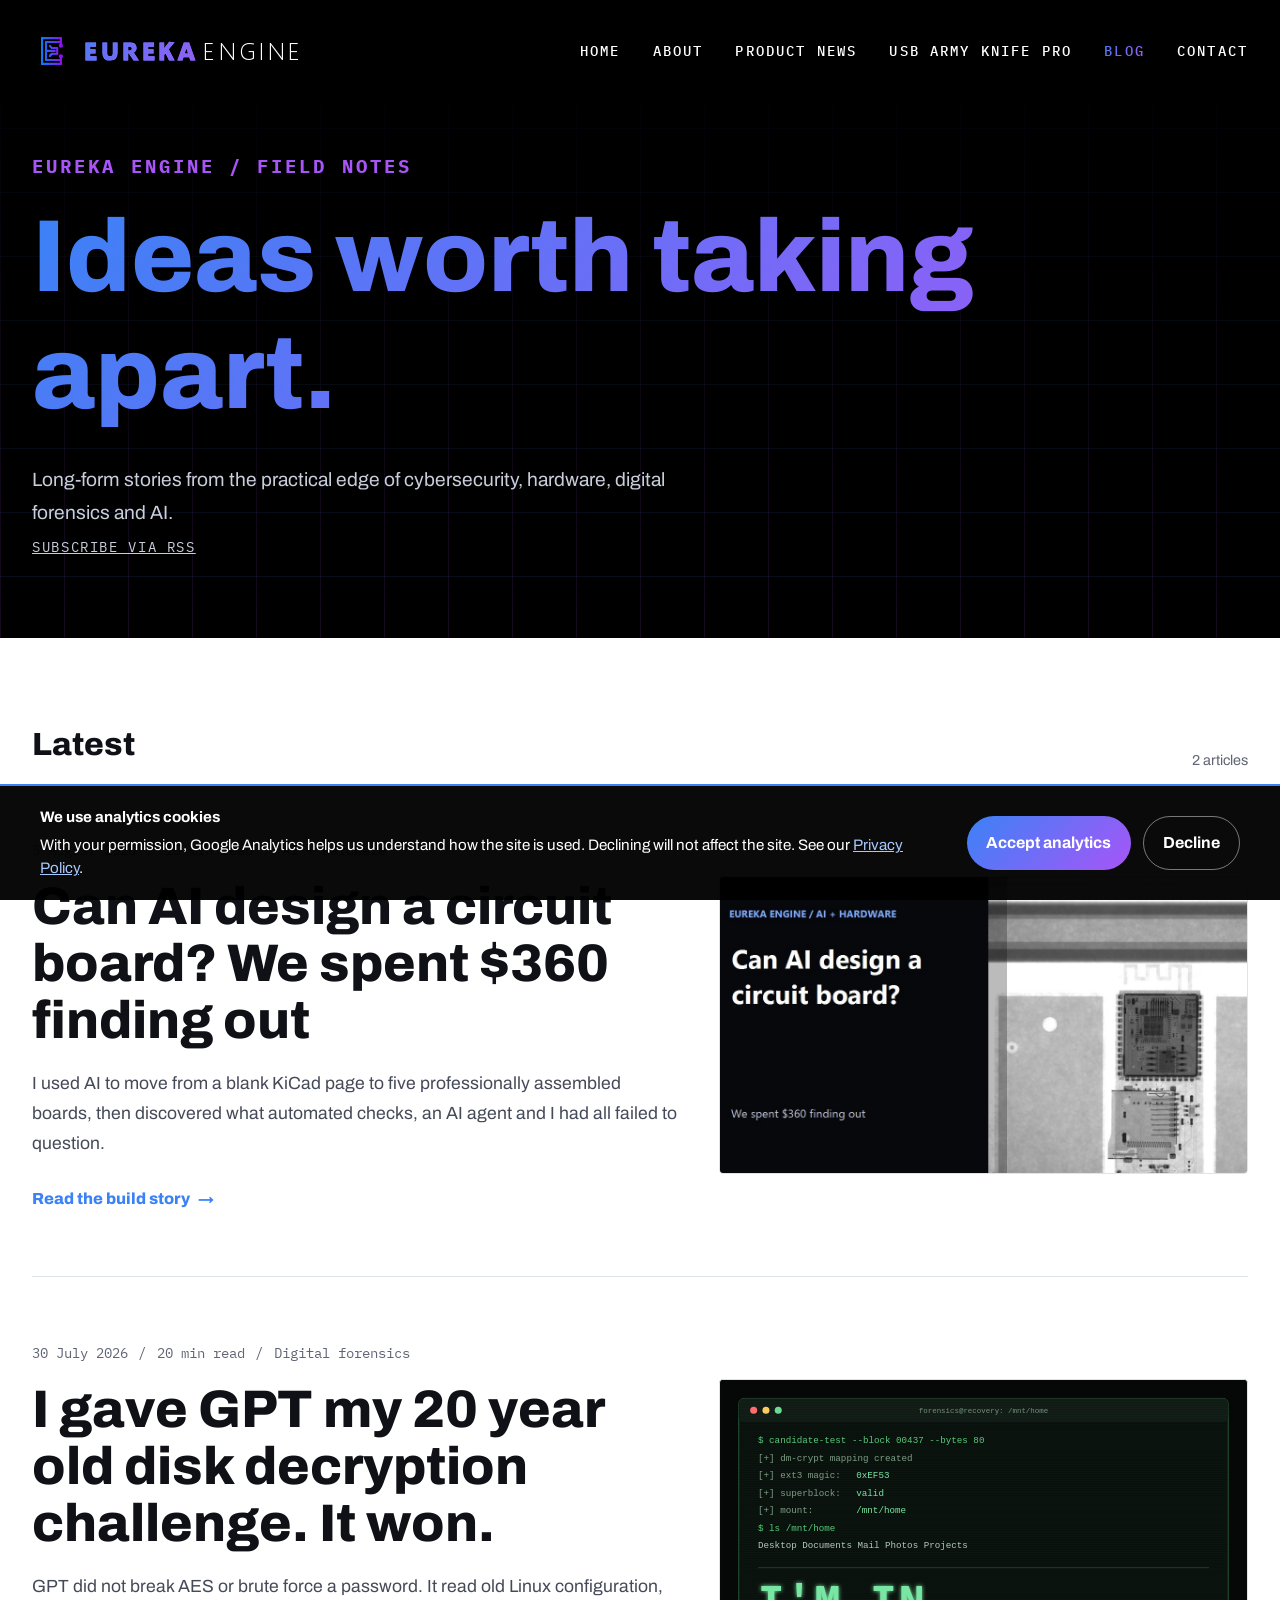
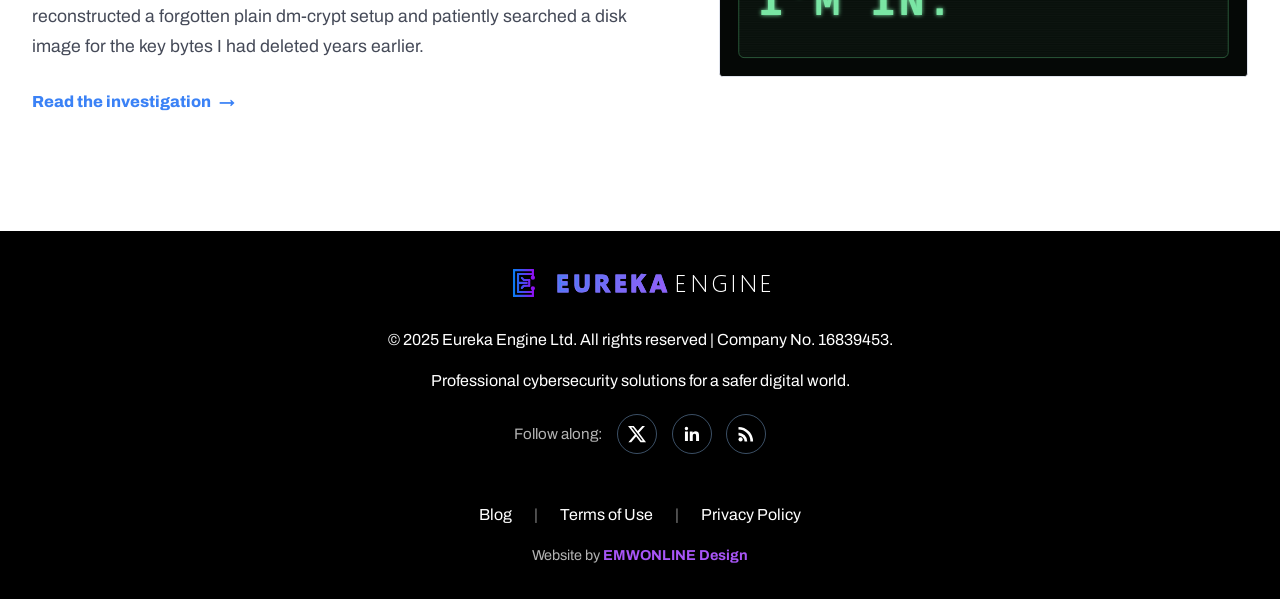
==== commit d53c5e69: "nav update" ====
--- a/blog/index.html
+++ b/blog/index.html
@@ -46,8 +46,8 @@
             <button class="mobile-menu-toggle" type="button" aria-label="Toggle navigation" aria-expanded="false" aria-controls="primary-navigation"><span></span><span></span><span></span></button>
             <ul class="nav-links" id="primary-navigation">
                 <li><a href="/#home">Home</a></li>
+                <li><a href="/#about">About</a></li>
                 <li><a href="/#product">Product news</a></li>
-                <li><a href="/#about">About</a></li>
                 <li><a href="/usb-army-knife-pro/">USB Army Knife PRO</a></li>
                 <li><a href="/blog/" aria-current="page">Blog</a></li>
                 <li><a href="/#contact">Contact</a></li>
